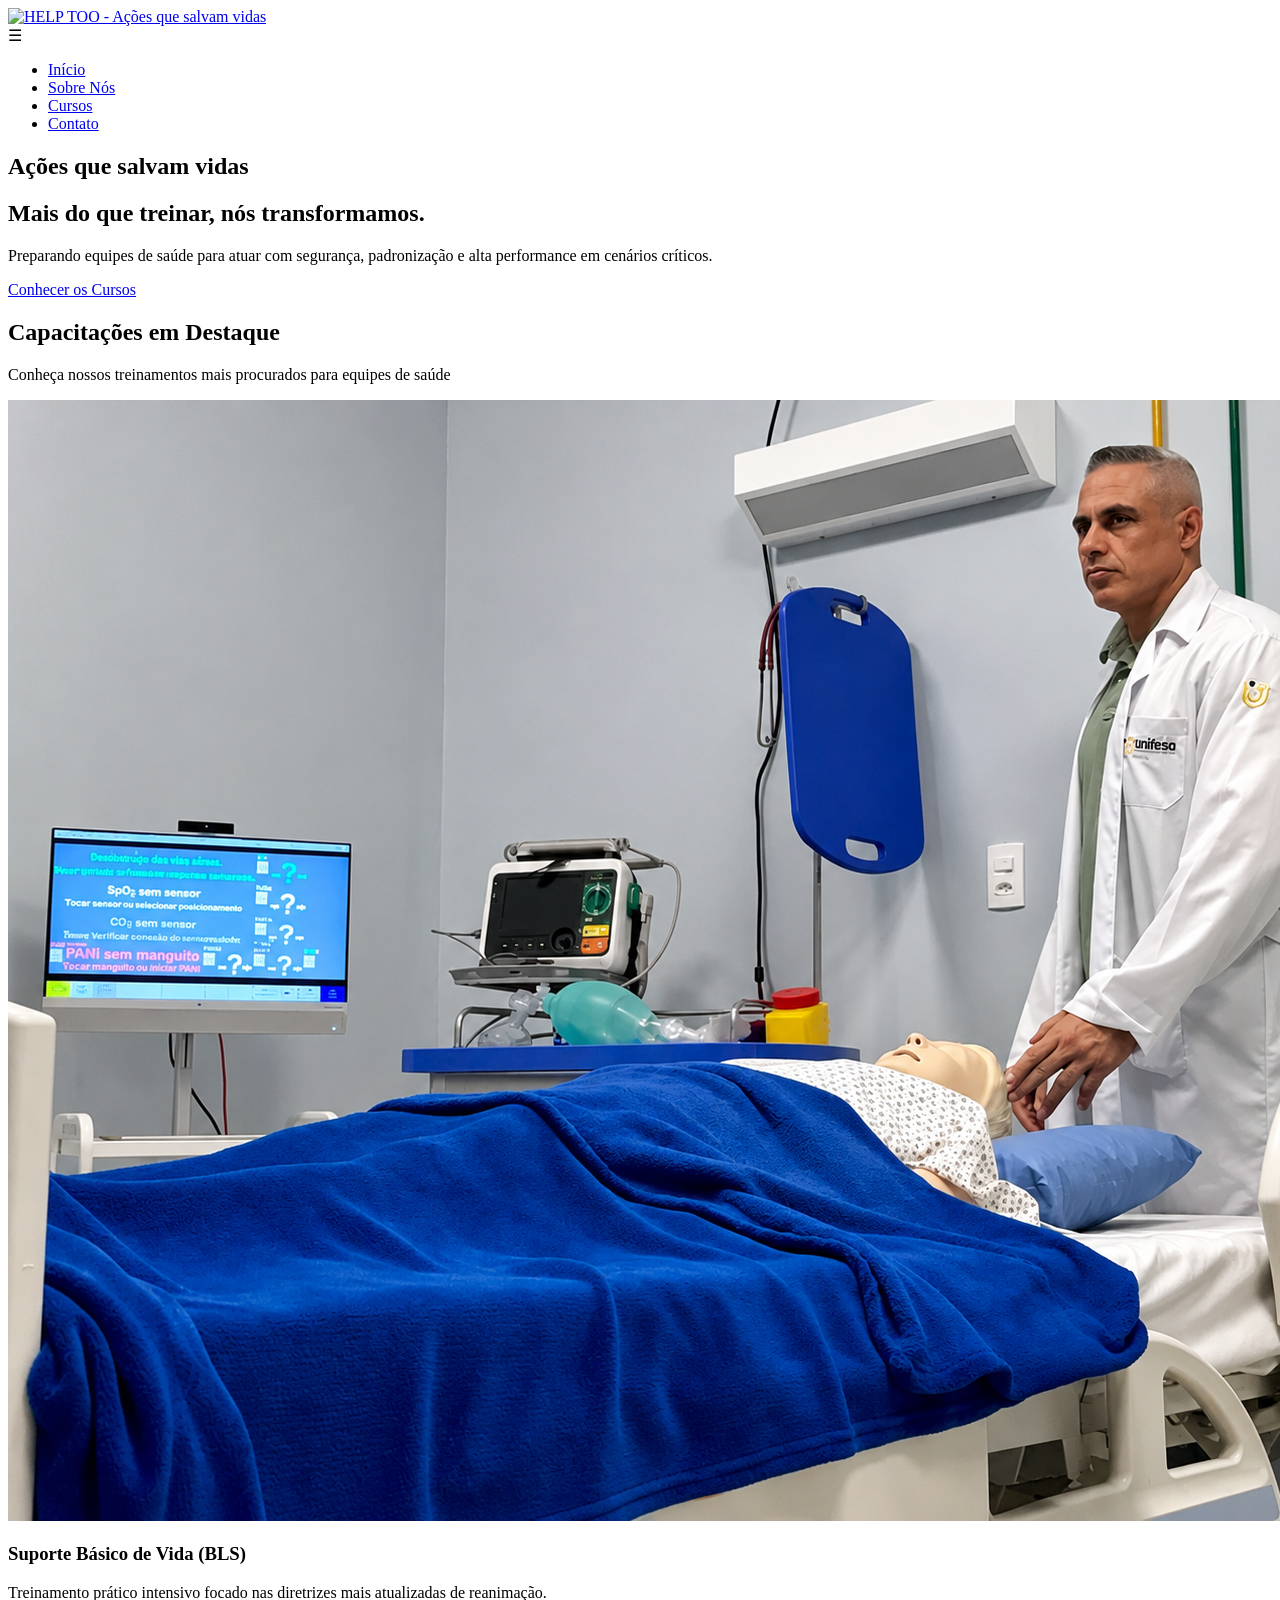
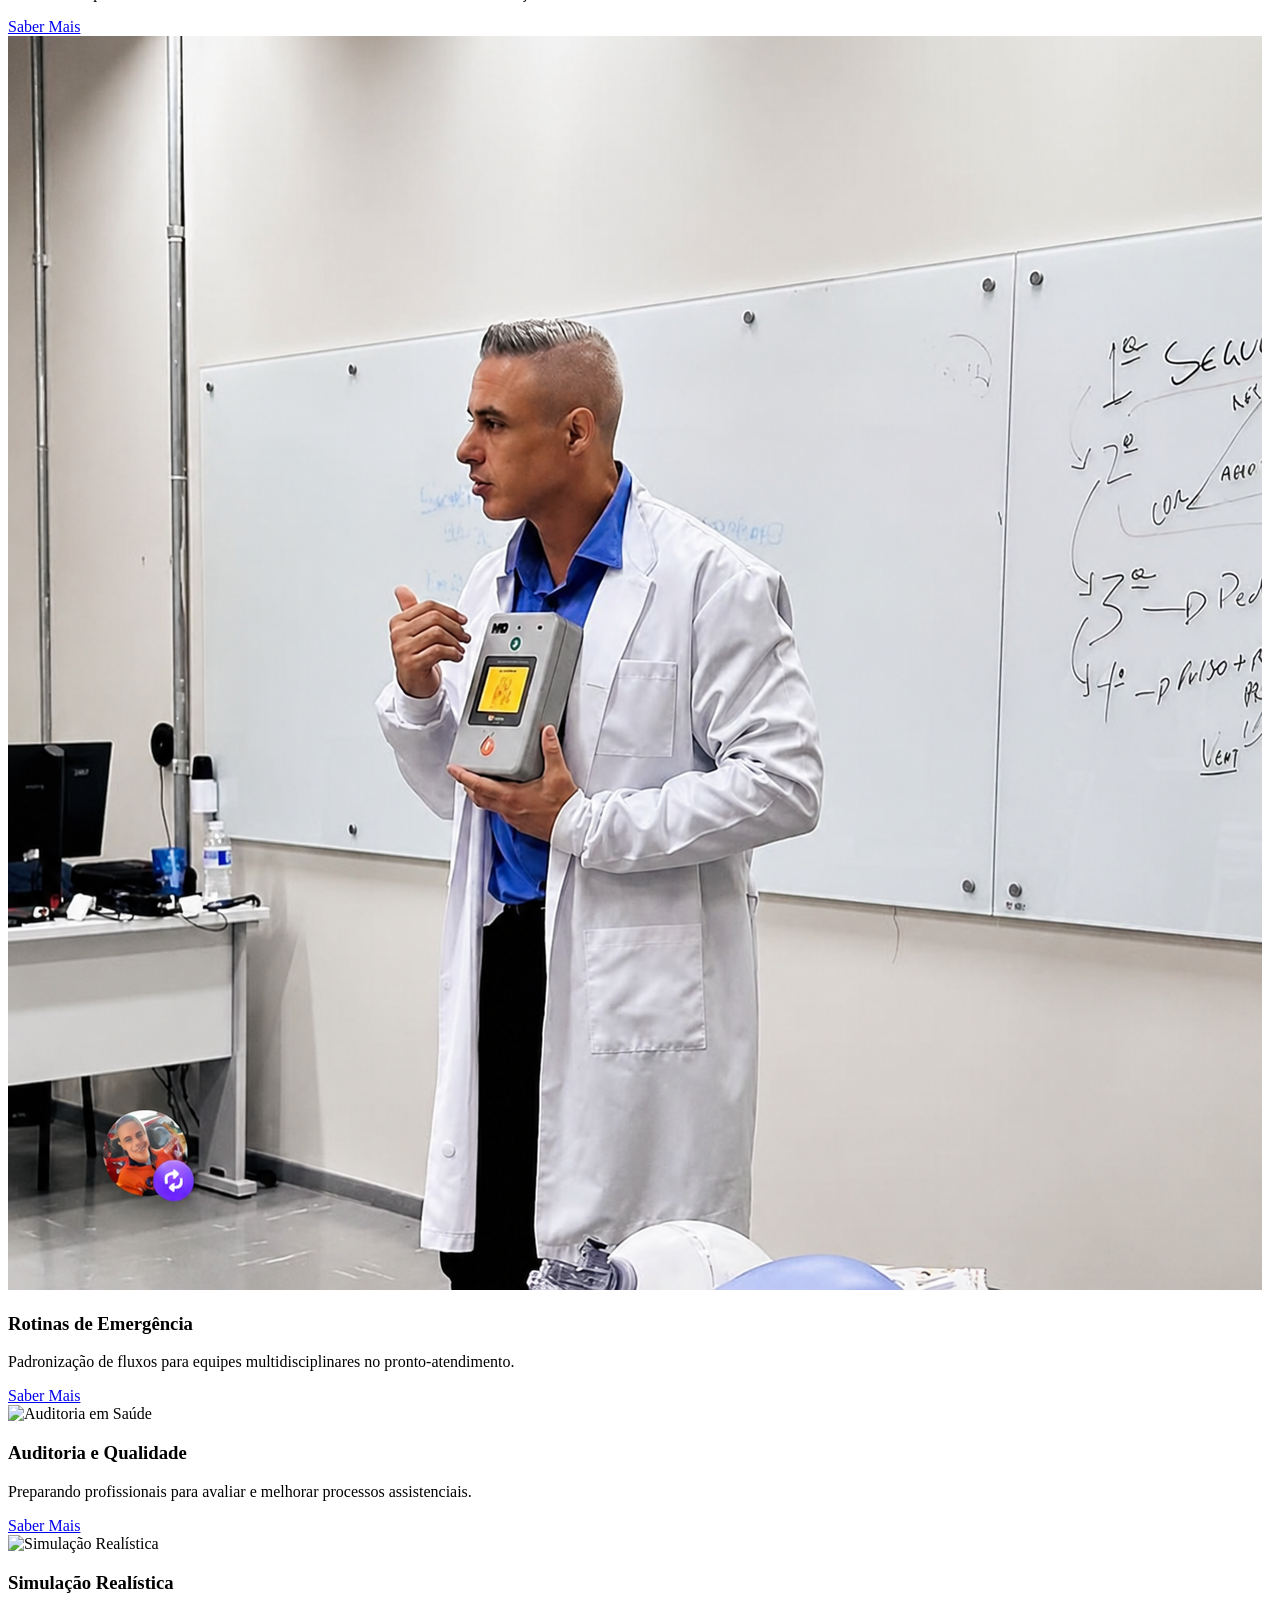
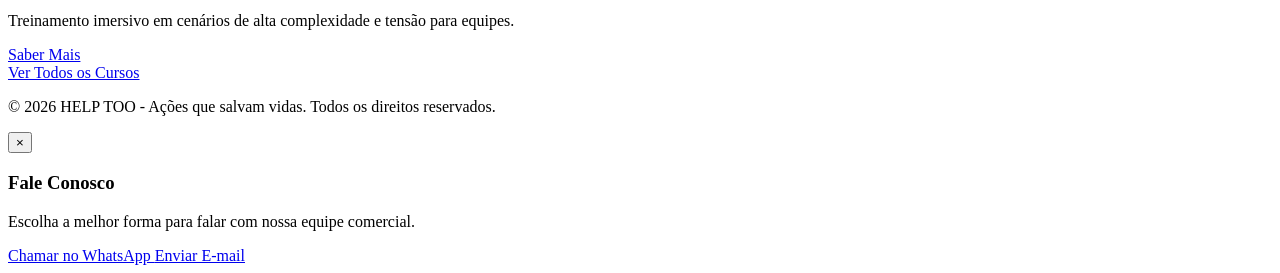
==== index.html @ 59085474 "estruturando html e assets" ====
<!DOCTYPE html>
<html lang="pt-BR">
<head>
    <meta charset="UTF-8">
    <meta name="viewport" content="width=device-width, initial-scale=1.0">
    <title>HELP TOO | Ações que salvam vidas</title>
    
    <link rel="icon" type="image/png" href="assets/img/image_8a6c3b.png">
    
    <link rel="preconnect" href="https://fonts.googleapis.com">
    <link rel="preconnect" href="https://fonts.gstatic.com" crossorigin>
    <link href="https://fonts.googleapis.com/css2?family=Inter:wght@400;600;800&display=swap" rel="stylesheet">
    
    <link rel="stylesheet" href="assets/css/style.css">
</head>
<body>

    <header>
        <nav class="navbar">
            <a href="index.html" class="brand">
                <img src="assets/img/image_8a6c21.jpg" alt="HELP TOO - Ações que salvam vidas" class="logo-principal">
            </a>
            
            <div class="menu-hamburguer" id="menu-mobile">
                <span>☰</span>
            </div>
            
            <ul class="nav-links" id="nav-list">
                <li><a href="index.html" class="active">Início</a></li>
                <li><a href="sobre.html">Sobre Nós</a></li>
                <li><a href="cursos.html">Cursos</a></li>
                <li><a href="#" id="btn-contato-nav">Contato</a></li>
            </ul>
        </nav>
    </header>

    <main>
        <section class="hero-banner" id="inicio">
            <div class="hero-content">
                <h1>Ações que <span>salvam vidas</span></h1>
                <h2>Mais do que treinar, nós transformamos.</h2>
                <p>Preparando equipes de saúde para atuar com segurança, padronização e alta performance em cenários críticos.</p>
                <a href="#destaques" class="btn-primario">Conhecer os Cursos</a>
            </div>
        </section>

        <section class="cursos-vitrine" id="destaques">
            <div class="container">
                <div class="cabecalho-secao">
                    <h2>Capacitações em <span>Destaque</span></h2>
                    <p>Conheça nossos treinamentos mais procurados para equipes de saúde</p>
                </div>
                
                <div class="grid-cursos">
                    <article class="card-curso">
                        <img src="assets/cursos1.png" alt="Treinamento BLS" class="img-curso">
                        <div class="card-conteudo">
                            <h3>Suporte Básico de Vida (BLS)</h3>
                            <p>Treinamento prático intensivo focado nas diretrizes mais atualizadas de reanimação.</p>
                            <a href="cursos.html" class="btn-secundario">Saber Mais</a>
                        </div>
                    </article>

                    <article class="card-curso">
                        <img src="assets/cursos2.png" alt="Gestão de Emergência" class="img-curso">
                        <div class="card-conteudo">
                            <h3>Rotinas de Emergência</h3>
                            <p>Padronização de fluxos para equipes multidisciplinares no pronto-atendimento.</p>
                            <a href="cursos.html" class="btn-secundario">Saber Mais</a>
                        </div>
                    </article>

                    <article class="card-curso">
                        <img src="https://images.unsplash.com/photo-1581056771107-24ca5f033842?ixlib=rb-4.0.3&auto=format&fit=crop&w=600&q=80" alt="Auditoria em Saúde" class="img-curso">
                        <div class="card-conteudo">
                            <h3>Auditoria e Qualidade</h3>
                            <p>Preparando profissionais para avaliar e melhorar processos assistenciais.</p>
                            <a href="cursos.html" class="btn-secundario">Saber Mais</a>
                        </div>
                    </article>

                    <article class="card-curso">
                        <img src="https://images.unsplash.com/photo-1551076805-e1869033e561?ixlib=rb-4.0.3&auto=format&fit=crop&w=600&q=80" alt="Simulação Realística" class="img-curso">
                        <div class="card-conteudo">
                            <h3>Simulação Realística</h3>
                            <p>Treinamento imersivo em cenários de alta complexidade e tensão para equipes.</p>
                            <a href="cursos.html" class="btn-secundario">Saber Mais</a>
                        </div>
                    </article>
                </div>

                <div class="acoes-vitrine">
                    <a href="cursos.html" class="btn-outline">Ver Todos os Cursos</a>
                </div>
            </div>
        </section>
    </main>

    <footer>
        <div class="container-footer">
            <p>&copy; 2026 HELP TOO - Ações que salvam vidas. Todos os direitos reservados.</p>
        </div>
    </footer>

    <div class="modal" id="modal-contato">
        <div class="modal-box">
            <button class="btn-fechar" id="fechar-modal">&times;</button>
            <h3>Fale Conosco</h3>
            <p>Escolha a melhor forma para falar com nossa equipe comercial.</p>
            
            <div class="opcoes-contato">
                <a href="https://wa.me/5511999999999" target="_blank" class="btn-whatsapp">
                    Chamar no WhatsApp
                </a>
                <a href="mailto:contato@helptoo.com.br" class="btn-email">
                    Enviar E-mail
                </a>
            </div>
        </div>
    </div>

    <script src="assets/js/main.js"></script>
</body>
</html>
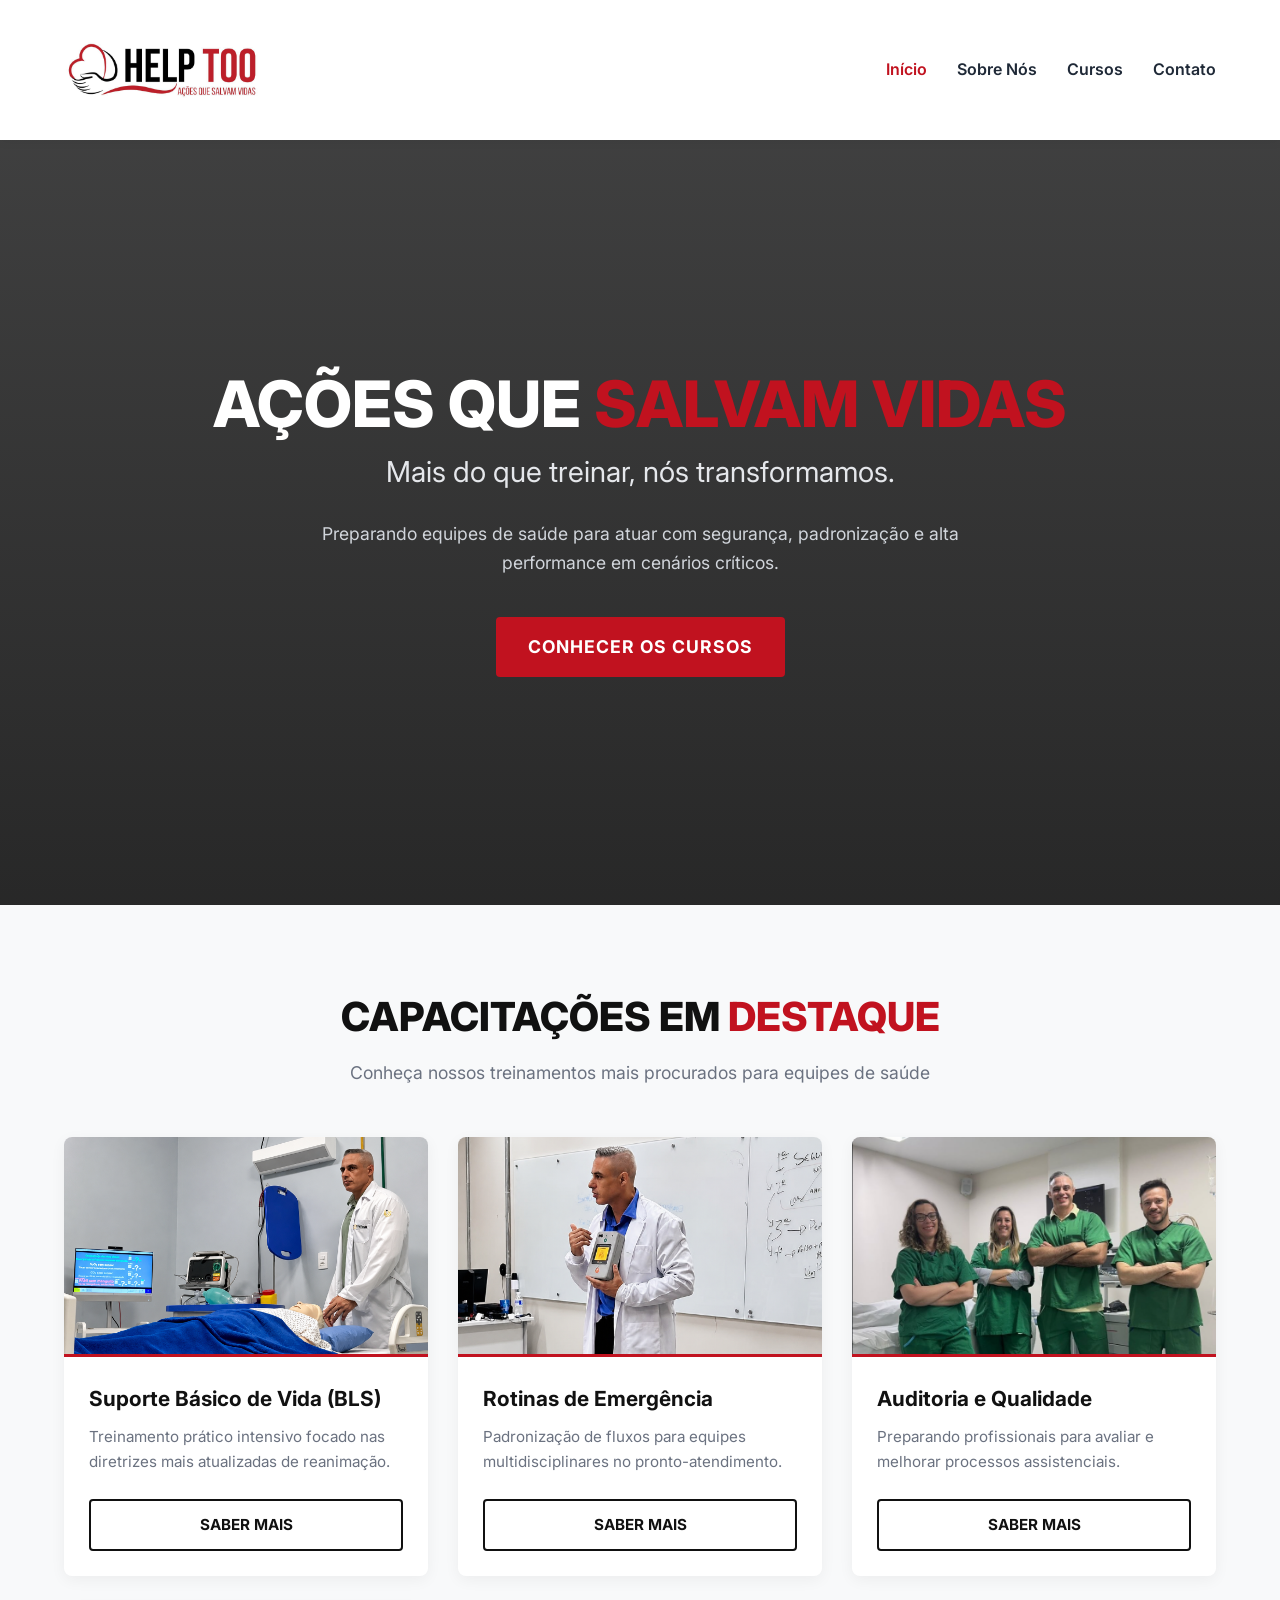
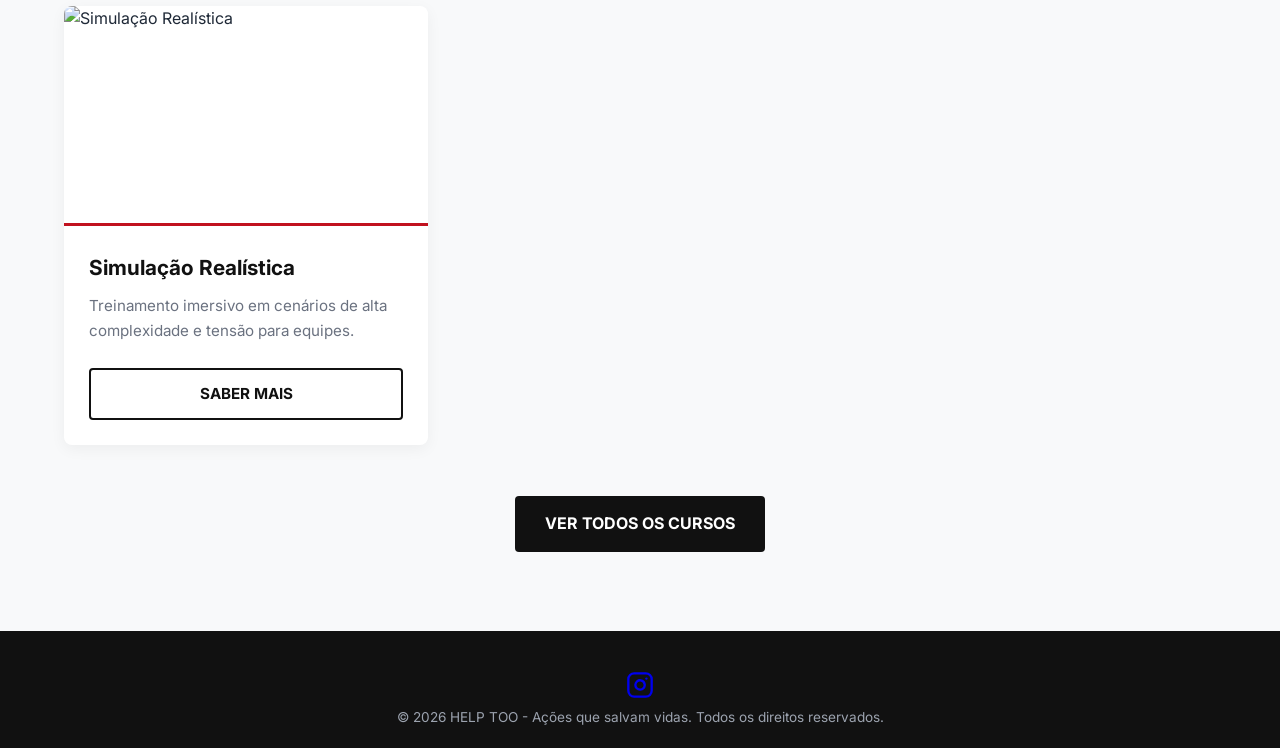
==== commit f0e160d4: "troca de link com mensagem para WhatsApp" ====
--- a/index.html
+++ b/index.html
@@ -5,7 +5,7 @@
     <meta name="viewport" content="width=device-width, initial-scale=1.0">
     <title>HELP TOO | Ações que salvam vidas</title>
     
-    <link rel="icon" type="image/png" href="assets/img/image_8a6c3b.png">
+    <link rel="icon" type="image/jpeg" href="assets/img/logohelptoo.jpeg">
     
     <link rel="preconnect" href="https://fonts.googleapis.com">
     <link rel="preconnect" href="https://fonts.gstatic.com" crossorigin>
@@ -18,7 +18,7 @@
     <header>
         <nav class="navbar">
             <a href="index.html" class="brand">
-                <img src="assets/img/image_8a6c21.jpg" alt="HELP TOO - Ações que salvam vidas" class="logo-principal">
+                <img src="assets/img/logohelptoo.jpeg" alt="HELP TOO - Ações que salvam vidas" class="logo-principal">
             </a>
             
             <div class="menu-hamburguer" id="menu-mobile">
@@ -36,7 +36,8 @@
 
     <main>
         <section class="hero-banner" id="inicio">
-            <div class="hero-content">
+            <!-- Adicionada a animação no texto principal do banner -->
+            <div class="hero-content animar-scroll">
                 <h1>Ações que <span>salvam vidas</span></h1>
                 <h2>Mais do que treinar, nós transformamos.</h2>
                 <p>Preparando equipes de saúde para atuar com segurança, padronização e alta performance em cenários críticos.</p>
@@ -46,14 +47,16 @@
 
         <section class="cursos-vitrine" id="destaques">
             <div class="container">
-                <div class="cabecalho-secao">
+                <!-- Animação no título da seção -->
+                <div class="cabecalho-secao animar-scroll">
                     <h2>Capacitações em <span>Destaque</span></h2>
                     <p>Conheça nossos treinamentos mais procurados para equipes de saúde</p>
                 </div>
                 
                 <div class="grid-cursos">
-                    <article class="card-curso">
-                        <img src="assets/cursos1.png" alt="Treinamento BLS" class="img-curso">
+                    <!-- Cards com efeito cascata (atraso-1 até atraso-4) -->
+                    <article class="card-curso animar-scroll atraso-1">
+                        <img src="assets/img/cursos1.png" alt="Treinamento BLS" class="img-curso" style="object-position: top;">
                         <div class="card-conteudo">
                             <h3>Suporte Básico de Vida (BLS)</h3>
                             <p>Treinamento prático intensivo focado nas diretrizes mais atualizadas de reanimação.</p>
@@ -61,8 +64,8 @@
                         </div>
                     </article>
 
-                    <article class="card-curso">
-                        <img src="assets/cursos2.png" alt="Gestão de Emergência" class="img-curso">
+                    <article class="card-curso animar-scroll atraso-2">
+                        <img src="assets/img/cursos2.png" alt="Gestão de Emergência" class="img-curso">
                         <div class="card-conteudo">
                             <h3>Rotinas de Emergência</h3>
                             <p>Padronização de fluxos para equipes multidisciplinares no pronto-atendimento.</p>
@@ -70,8 +73,8 @@
                         </div>
                     </article>
 
-                    <article class="card-curso">
-                        <img src="https://images.unsplash.com/photo-1581056771107-24ca5f033842?ixlib=rb-4.0.3&auto=format&fit=crop&w=600&q=80" alt="Auditoria em Saúde" class="img-curso">
+                    <article class="card-curso animar-scroll atraso-3">
+                        <img src="assets/img/cursos3.png" alt="Auditoria em Saúde" class="img-curso" style="object-position: top;">
                         <div class="card-conteudo">
                             <h3>Auditoria e Qualidade</h3>
                             <p>Preparando profissionais para avaliar e melhorar processos assistenciais.</p>
@@ -79,7 +82,7 @@
                         </div>
                     </article>
 
-                    <article class="card-curso">
+                    <article class="card-curso animar-scroll atraso-4">
                         <img src="https://images.unsplash.com/photo-1551076805-e1869033e561?ixlib=rb-4.0.3&auto=format&fit=crop&w=600&q=80" alt="Simulação Realística" class="img-curso">
                         <div class="card-conteudo">
                             <h3>Simulação Realística</h3>
@@ -89,7 +92,8 @@
                     </article>
                 </div>
 
-                <div class="acoes-vitrine">
+                <!-- Animação no botão inferior -->
+                <div class="acoes-vitrine animar-scroll">
                     <a href="cursos.html" class="btn-outline">Ver Todos os Cursos</a>
                 </div>
             </div>
@@ -98,6 +102,15 @@
 
     <footer>
         <div class="container-footer">
+            <div class="redes-sociais">
+                <a href="https://www.instagram.com/antonio_cesario_neto/" target="_blank" aria-label="Instagram HELP TOO">
+                    <svg xmlns="http://www.w3.org/2000/svg" width="28" height="28" viewBox="0 0 24 24" fill="none" stroke="currentColor" stroke-width="2" stroke-linecap="round" stroke-linejoin="round" class="icone-insta">
+                        <rect x="2" y="2" width="20" height="20" rx="5" ry="5"></rect>
+                        <path d="M16 11.37A4 4 0 1 1 12.63 8 4 4 0 0 1 16 11.37z"></path>
+                        <line x1="17.5" y1="6.5" x2="17.51" y2="6.5"></line>
+                    </svg>
+                </a>
+            </div>
             <p>&copy; 2026 HELP TOO - Ações que salvam vidas. Todos os direitos reservados.</p>
         </div>
     </footer>
@@ -109,7 +122,7 @@
             <p>Escolha a melhor forma para falar com nossa equipe comercial.</p>
             
             <div class="opcoes-contato">
-                <a href="https://wa.me/5511999999999" target="_blank" class="btn-whatsapp">
+                <a href="https://api.whatsapp.com/send?phone=5515996499607&text=Ol%C3%A1!%20Gostaria%20de%20saber%20mais%20sobre%20os%20treinamentos%20da%20HELP%20TOO.%22%20target=%22_blank%22%20class=%22btn-whatsapp%22" target="_blank" class="btn-whatsapp">
                     Chamar no WhatsApp
                 </a>
                 <a href="mailto:contato@helptoo.com.br" class="btn-email">
--- a/assets/css/style.css
+++ b/assets/css/style.css
@@ -0,0 +1,576 @@
+/* =========================================
+   VARIÁVEIS GERAIS (Paleta de Cores da HELP TOO)
+   ========================================= */
+:root {
+    --primary: #111111; /* Preto escuro do logo */
+    --secondary: #C1121F; /* Vermelho sangue/emergência */
+    --accent: #A10F19; /* Vermelho escuro pro hover do botão */
+    --light: #F8F9FA; /* Fundo claro quase branco */
+    --dark: #1F2937; /* Cinza escuro para textos longos */
+    --text-muted: #6B7280; /* Cinza claro para subtítulos */
+}
+
+/* =========================================
+   RESET BÁSICO
+   ========================================= */
+* {
+    margin: 0;
+    padding: 0;
+    box-sizing: border-box;
+    font-family: 'Inter', sans-serif;
+}
+
+html {
+    scroll-behavior: smooth; /* Pra rolagem ficar suave quando clicar nos links */
+}
+
+body {
+    background-color: var(--light);
+    color: var(--dark);
+    line-height: 1.6;
+}
+
+/* =========================================
+   CABEÇALHO E NAVEGAÇÃO (HEADER / NAV)
+   ========================================= */
+header {
+    background: #ffffff;
+    box-shadow: 0 2px 10px rgba(0,0,0,0.05);
+    position: sticky; /* Pro menu acompanhar a rolagem da tela */
+    top: 0;
+    z-index: 100;
+}
+
+.navbar {
+    display: flex;
+    justify-content: space-between;
+    align-items: center;
+    padding: 15px 5%;
+    max-width: 1400px;
+    margin: 0 auto; /* Centraliza a barra em telas muito grandes */
+}
+
+.brand {
+    display: flex;
+    align-items: center;
+    text-decoration: none;
+}
+
+.logo-principal {
+    height: 110px;
+    width: auto;
+}
+
+.nav-links {
+    list-style: none;
+    display: flex;
+    gap: 30px;
+    align-items: center;
+}
+
+.nav-links a {
+    text-decoration: none;
+    color: var(--dark);
+    font-weight: 600;
+    transition: color 0.3s ease; /* Efeito suave ao passar o mouse */
+    cursor: pointer;
+}
+
+.nav-links a:hover,
+.nav-links a.active {
+    color: var(--secondary);
+}
+
+.menu-hamburguer {
+    display: none; /* Escondido no PC, aparece só no celular */
+    font-size: 28px;
+    cursor: pointer;
+    color: var(--primary);
+}
+
+/* =========================================
+   BANNER PRINCIPAL (HERO SECTION - INDEX)
+   ========================================= */
+.hero-banner {
+    height: 85vh;
+    /* Fundo escurecido pra dar leitura no texto branco da imagem */
+    background: linear-gradient(rgba(17, 17, 17, 0.8), rgba(17, 17, 17, 0.9)), url('https://images.unsplash.com/photo-1551076805-e1869033e561?ixlib=rb-4.0.3&auto=format&fit=crop&w=1920&q=80') center/cover;
+    display: flex;
+    flex-direction: column;
+    justify-content: center;
+    align-items: center;
+    text-align: center;
+    color: #ffffff;
+    padding: 0 20px;
+}
+
+.hero-content {
+    max-width: 900px;
+}
+
+.hero-banner h1 {
+    font-size: 4rem;
+    margin-bottom: 10px;
+    line-height: 1.1;
+    font-weight: 800;
+    text-transform: uppercase;
+}
+
+.hero-banner h1 span {
+    color: var(--secondary);
+}
+
+.hero-banner h2 {
+    font-size: 1.8rem;
+    margin-bottom: 25px;
+    font-weight: 400;
+    color: #E5E7EB;
+}
+
+.hero-banner p {
+    font-size: 1.1rem;
+    margin-bottom: 40px;
+    max-width: 700px;
+    margin-left: auto;
+    margin-right: auto;
+    color: #D1D5DB;
+}
+
+/* =========================================
+   BOTÕES GERAIS
+   ========================================= */
+.btn-primario {
+    padding: 16px 32px;
+    background: var(--secondary);
+    color: #ffffff;
+    text-decoration: none;
+    font-weight: bold;
+    border-radius: 4px;
+    font-size: 1.1rem;
+    transition: all 0.3s ease;
+    border: none;
+    cursor: pointer;
+    display: inline-block;
+    text-transform: uppercase;
+    letter-spacing: 1px;
+}
+
+.btn-primario:hover {
+    background: var(--accent);
+    transform: translateY(-2px); /* Animação de levantar um pouquinho */
+    box-shadow: 0 4px 12px rgba(193, 18, 31, 0.3);
+}
+
+.btn-secundario {
+    margin-top: auto; /* Empurra o botão pro fundo do card */
+    padding: 12px 20px;
+    font-size: 0.95rem;
+    text-align: center;
+    background: transparent;
+    border: 2px solid var(--primary);
+    color: var(--primary);
+    text-transform: uppercase;
+    font-weight: bold;
+    border-radius: 4px;
+    text-decoration: none;
+    transition: 0.3s;
+}
+
+.btn-secundario:hover {
+    background: var(--primary);
+    color: #ffffff;
+}
+
+.btn-outline {
+    background: var(--primary);
+    color: #ffffff;
+    padding: 15px 30px;
+    text-decoration: none;
+    font-weight: bold;
+    border-radius: 4px;
+    text-transform: uppercase;
+    transition: 0.3s;
+    display: inline-block;
+}
+
+.btn-outline:hover {
+    background: var(--dark);
+    transform: translateY(-2px);
+}
+
+/* =========================================
+   SEÇÕES PADRÃO E VITRINE DE CURSOS
+   ========================================= */
+section {
+    padding: 80px 5%; /* Respiro em cima/baixo e margem dos lados */
+}
+
+.container {
+    max-width: 1200px;
+    margin: 0 auto;
+}
+
+.cabecalho-secao {
+    text-align: center;
+    margin-bottom: 50px;
+}
+
+.cabecalho-secao h2 {
+    color: var(--primary);
+    font-size: 2.5rem;
+    margin-bottom: 10px;
+    font-weight: 800;
+    text-transform: uppercase;
+}
+
+.cabecalho-secao span {
+    color: var(--secondary);
+}
+
+.cabecalho-secao p {
+    color: var(--text-muted);
+    font-size: 1.1rem;
+}
+
+/* O CSS Grid pra deixar os 4 cards perfeitos lado a lado */
+.grid-cursos {
+    display: grid;
+    grid-template-columns: repeat(auto-fit, minmax(280px, 1fr));
+    gap: 30px;
+}
+
+.card-curso {
+    background: #ffffff;
+    border-radius: 8px;
+    overflow: hidden;
+    box-shadow: 0 4px 15px rgba(0,0,0,0.05);
+    transition: transform 0.3s, box-shadow 0.3s;
+    display: flex;
+    flex-direction: column;
+}
+
+.card-curso:hover {
+    transform: translateY(-5px);
+    box-shadow: 0 8px 25px rgba(0,0,0,0.1);
+}
+
+.img-curso {
+    width: 100%;
+    height: 220px;
+    object-fit: cover; /* Esse é o segredo pras fotos não esticarem */
+    border-bottom: 3px solid var(--secondary);
+}
+
+.card-conteudo {
+    padding: 25px;
+    display: flex;
+    flex-direction: column;
+    flex-grow: 1; /* Faz o conteúdo ocupar todo o espaço restante do card */
+}
+
+.card-conteudo h3 {
+    color: var(--primary);
+    margin-bottom: 10px;
+    font-size: 1.3rem;
+    font-weight: 700;
+}
+
+.card-conteudo p {
+    color: var(--text-muted);
+    margin-bottom: 25px;
+    font-size: 0.95rem;
+    flex-grow: 1;
+}
+
+.acoes-vitrine {
+    text-align: center;
+    margin-top: 50px;
+}
+
+/* =========================================
+   RODAPÉ (FOOTER)
+   ========================================= */
+footer {
+    background: var(--primary);
+    color: #ffffff;
+    text-align: center;
+    padding: 40px 5% 20px;
+}
+
+.container-footer p {
+    font-size: 0.85rem;
+    color: #9CA3AF;
+}
+
+/* =========================================
+   JANELINHA DE CONTATO (MODAL)
+   ========================================= */
+.modal {
+    position: fixed;
+    top: 0;
+    left: 0;
+    width: 100%;
+    height: 100%;
+    background: rgba(0, 0, 0, 0.7); /* Fundo escuro transparente */
+    backdrop-filter: blur(3px); /* Deixa o fundo borrado, fica bem moderno */
+    display: flex;
+    justify-content: center;
+    align-items: center;
+    z-index: 1000; /* Fica por cima de tudo no site */
+    opacity: 0;
+    visibility: hidden;
+    transition: all 0.3s ease;
+}
+
+/* Essa classe '.active' é ativada pelo nosso main.js */
+.modal.active {
+    opacity: 1;
+    visibility: visible;
+}
+
+.modal-box {
+    background: #ffffff;
+    width: 90%;
+    max-width: 450px;
+    padding: 40px;
+    border-radius: 8px;
+    position: relative;
+    transform: translateY(-20px);
+    transition: all 0.3s ease;
+    box-shadow: 0 20px 40px rgba(0,0,0,0.2);
+    text-align: center;
+}
+
+.modal.active .modal-box {
+    transform: translateY(0);
+}
+
+.btn-fechar {
+    position: absolute;
+    top: 15px;
+    right: 20px;
+    font-size: 28px;
+    font-weight: bold;
+    color: #9CA3AF;
+    cursor: pointer;
+    background: none;
+    border: none;
+    transition: 0.3s;
+}
+
+.btn-fechar:hover {
+    color: var(--secondary);
+}
+
+.modal-box h3 {
+    color: var(--primary);
+    font-size: 1.8rem;
+    margin-bottom: 10px;
+    font-weight: 800;
+    text-transform: uppercase;
+}
+
+.modal-box p {
+    color: var(--text-muted);
+    margin-bottom: 30px;
+}
+
+.opcoes-contato a {
+    display: flex;
+    align-items: center;
+    justify-content: center;
+    gap: 10px;
+    width: 100%;
+    padding: 15px;
+    margin-bottom: 15px;
+    border-radius: 6px;
+    text-decoration: none;
+    font-weight: bold;
+    font-size: 1.1rem;
+    transition: 0.3s;
+}
+
+.btn-whatsapp {
+    background: #25D366;
+    color: #ffffff;
+}
+
+.btn-whatsapp:hover {
+    background: #1EBE5D;
+    transform: scale(1.02);
+}
+
+.btn-email {
+    background: var(--primary);
+    color: #ffffff;
+}
+
+.btn-email:hover {
+    background: var(--dark);
+    transform: scale(1.02);
+}
+
+/* =========================================
+   PÁGINA: SOBRE NÓS (Estilos extras)
+   ========================================= */
+.logo-principal {
+    height: 110px;
+    width: auto;
+}
+
+.hero-interna {
+    background: var(--primary);
+    color: white;
+    padding: 60px 5%;
+    text-align: center;
+}
+
+.hero-interna h1 {
+    font-size: 3rem;
+    text-transform: uppercase;
+    font-weight: 800;
+}
+
+.hero-interna h1 span {
+    color: var(--secondary);
+}
+
+.sobre-grid {
+    display: flex;
+    flex-direction: column;
+    gap: 40px;
+}
+
+.sobre-texto h2 {
+    color: var(--primary);
+    font-size: 2rem;
+    margin-bottom: 20px;
+    text-transform: uppercase;
+}
+
+.sobre-texto h2 span {
+    color: var(--secondary);
+}
+
+.sobre-texto p {
+    margin-bottom: 30px;
+    font-size: 1.1rem;
+    color: var(--dark);
+}
+
+.missao-visao {
+    display: grid;
+    grid-template-columns: repeat(auto-fit, minmax(250px, 1fr));
+    gap: 30px;
+    margin-top: 30px;
+}
+
+.box-mv {
+    background: #ffffff; /* Fundo branco para destacar do site */
+    padding: 30px;
+    border-radius: 8px;
+    border-left: 4px solid var(--secondary);
+    box-shadow: 0 4px 15px rgba(0,0,0,0.05); /* Sombra igual a dos cards para manter o padrão */
+}
+
+.box-mv h3 {
+    color: var(--primary);
+    margin-bottom: 10px;
+    text-transform: uppercase;
+}
+
+.lista-objetivos {
+    list-style: none;
+    max-width: 800px;
+    margin: 0 auto;
+}
+
+.lista-objetivos li {
+    background: white;
+    padding: 15px 20px;
+    margin-bottom: 10px;
+    border-radius: 4px;
+    box-shadow: 0 2px 5px rgba(0,0,0,0.05);
+    border-left: 3px solid var(--secondary); /* Um detalhe em vermelho na lateral da lista */
+    color: var(--dark);
+    font-weight: 600;
+}
+
+/* Fundo da seção de valores */
+.valores-secao {
+    background-color: var(--light);
+}
+
+/* Estilização específica para os cards de Valores (para não conflitar com os cursos) */
+.card-valor {
+    padding: 30px;
+    border-bottom: 3px solid var(--secondary);
+    justify-content: flex-start;
+}
+
+.card-valor h3 {
+    color: var(--primary);
+    margin-bottom: 10px;
+}
+
+.card-valor p {
+    color: var(--text-muted);
+}
+/* =========================================
+   RESPONSIVIDADE (TELA DE CELULAR)
+   ========================================= */
+@media (max-width: 768px) {
+    .nav-links {
+        display: none;
+        flex-direction: column;
+        position: absolute;
+        top: 100%;
+        left: 0;
+        width: 100%;
+        background: #ffffff;
+        padding: 20px 0;
+        text-align: center;
+        box-shadow: 0 5px 10px rgba(0,0,0,0.1);
+    }
+    
+    .nav-links.active {
+        display: flex; /* O JS ativa essa classe pra mostrar o menu vertical no cel */
+    }
+    
+    .menu-hamburguer {
+        display: block; /* Mostra o ícone ☰ no celular */
+    }
+    
+    .hero-banner h1, .hero-interna h1 {
+        font-size: 2.5rem;
+    }
+    
+    .hero-banner h2 {
+        font-size: 1.3rem;
+    }
+    
+    .logo-principal {
+        height: 40px;
+    }
+}
+
+/* =========================================
+   ANIMAÇÕES DE SCROLL
+   ========================================= */
+.animar-scroll {
+    opacity: 0;
+    transform: translateY(40px); /* Começa 40px mais pra baixo */
+    transition: opacity 0.8s ease-out, transform 0.8s ease-out;
+    will-change: opacity, transform; /* Ajuda a não travar no celular */
+}
+
+.animar-scroll.mostrar {
+    opacity: 1;
+    transform: translateY(0); /* Volta pra posição normal */
+}
+
+/* Opcional: Um pequeno atraso para os cards aparecerem um por um (efeito cascata) */
+.atraso-1 { transition-delay: 0.1s; }
+.atraso-2 { transition-delay: 0.2s; }
+.atraso-3 { transition-delay: 0.3s; }
+.atraso-4 { transition-delay: 0.4s; }
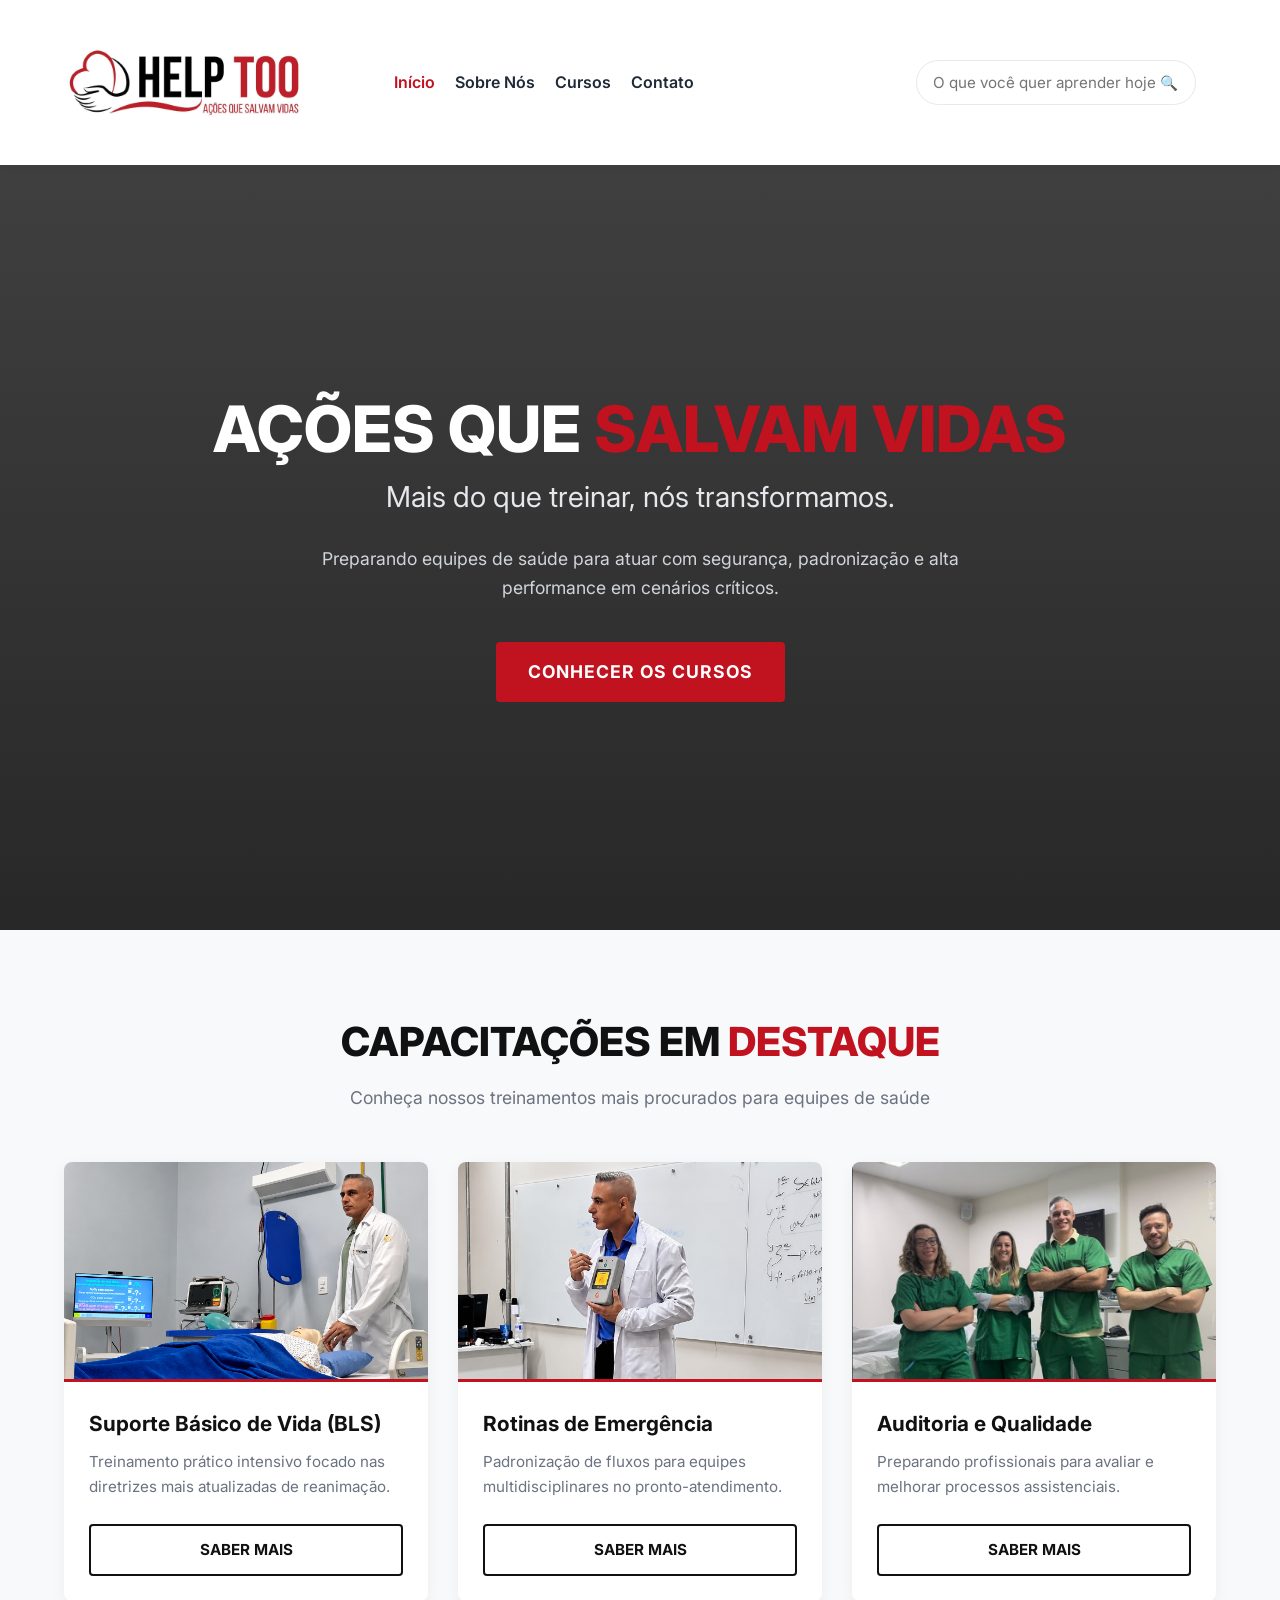
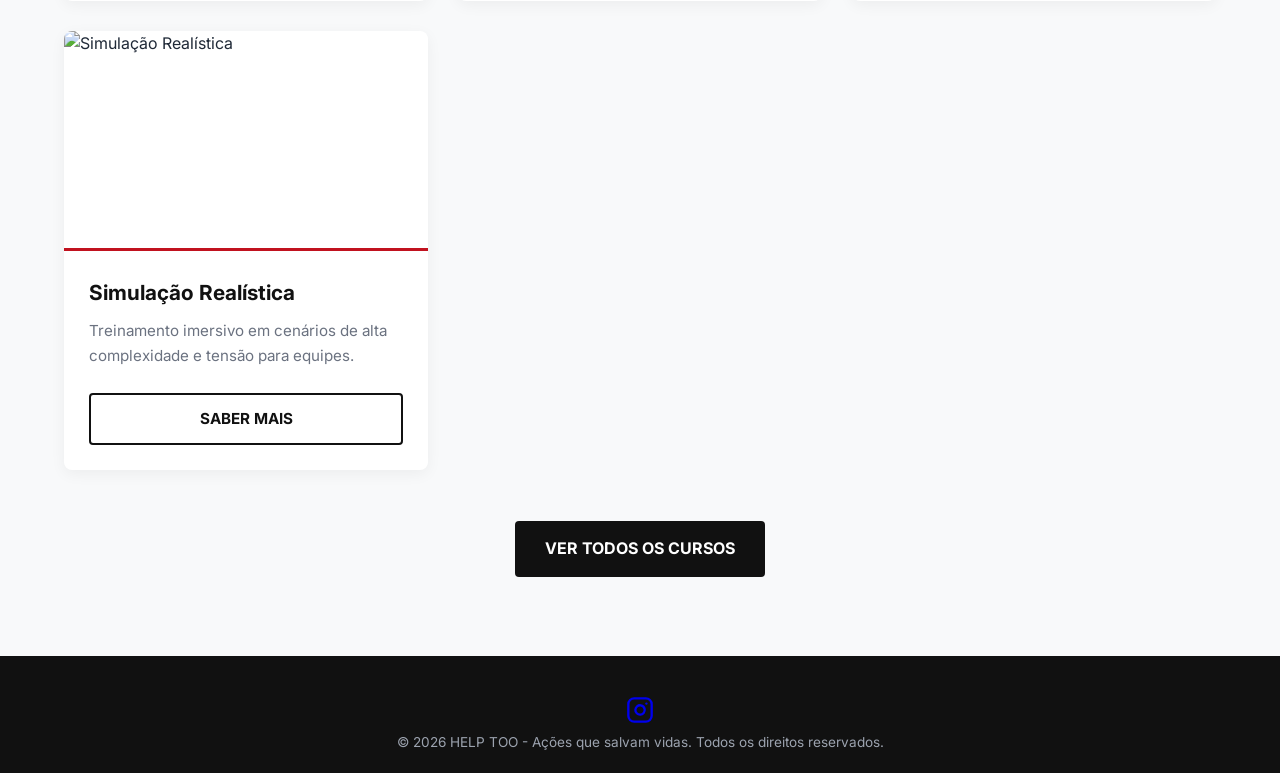
==== commit 822085f2: "barra de pesquisa" ====
--- a/index.html
+++ b/index.html
@@ -31,6 +31,11 @@
                 <li><a href="cursos.html">Cursos</a></li>
                 <li><a href="#" id="btn-contato-nav">Contato</a></li>
             </ul>
+
+            <div class="busca-container">
+                <input type="text" id="campo-busca" placeholder="O que você quer aprender hoje?">
+                <span class="icone-busca">🔍</span>
+            </div>
         </nav>
     </header>
 
@@ -122,8 +127,8 @@
             <p>Escolha a melhor forma para falar com nossa equipe comercial.</p>
             
             <div class="opcoes-contato">
-                <a href="https://api.whatsapp.com/send?phone=5515996499607&text=Ol%C3%A1!%20Gostaria%20de%20saber%20mais%20sobre%20os%20treinamentos%20da%20HELP%20TOO.%22%20target=%22_blank%22%20class=%22btn-whatsapp%22" target="_blank" class="btn-whatsapp">
-                    Chamar no WhatsApp
+                <a href="https://api.whatsapp.com/send?phone=5515996499607&text=Ol%C3%A1!%20Gostaria%20de%20saber%20mais%20sobre%20os%20treinamentos%20da%20HELP%20TOO." target="_blank" class="btn-whatsapp">
+                  Chamar no WhatsApp
                 </a>
                 <a href="mailto:contato@helptoo.com.br" class="btn-email">
                     Enviar E-mail
--- a/assets/css/style.css
+++ b/assets/css/style.css
@@ -21,7 +21,7 @@
 }
 
 html {
-    scroll-behavior: smooth; /* Pra rolagem ficar suave quando clicar nos links */
+    scroll-behavior: smooth;
 }
 
 body {
@@ -36,7 +36,7 @@
 header {
     background: #ffffff;
     box-shadow: 0 2px 10px rgba(0,0,0,0.05);
-    position: sticky; /* Pro menu acompanhar a rolagem da tela */
+    position: sticky;
     top: 0;
     z-index: 100;
 }
@@ -47,7 +47,8 @@
     align-items: center;
     padding: 15px 5%;
     max-width: 1400px;
-    margin: 0 auto; /* Centraliza a barra em telas muito grandes */
+    margin: 0 auto;
+    gap: 40px;
 }
 
 .brand {
@@ -57,22 +58,26 @@
 }
 
 .logo-principal {
-    height: 110px;
+    height: 135px; /* Tamanho aumentado no PC */
     width: auto;
+    display: block;
 }
 
 .nav-links {
+    margin-left: 50px;
+    display: flex;
+    gap: 20px;
     list-style: none;
-    display: flex;
-    gap: 30px;
-    align-items: center;
+    padding: 0;
+    margin-top: 0;
+    margin-bottom: 0;
 }
 
 .nav-links a {
     text-decoration: none;
     color: var(--dark);
     font-weight: 600;
-    transition: color 0.3s ease; /* Efeito suave ao passar o mouse */
+    transition: color 0.3s ease;
     cursor: pointer;
 }
 
@@ -82,18 +87,52 @@
 }
 
 .menu-hamburguer {
-    display: none; /* Escondido no PC, aparece só no celular */
+    display: none;
     font-size: 28px;
     cursor: pointer;
     color: var(--primary);
 }
 
+/* BARRA DE BUSCA NA NAVBAR */
+.busca-container {
+    position: relative;
+    max-width: 280px; 
+    width: 100%;
+    margin-left: auto; 
+    margin-right: 20px; 
+}
+
+#campo-busca {
+    width: 100%;
+    padding: 12px 40px 12px 16px;
+    border: 1px solid #E5E9F0;
+    border-radius: 25px;
+    font-size: 0.95rem;
+    outline: none;
+    transition: all 0.2s ease;
+    background-color: #FFFFFF;
+}
+
+#campo-busca:focus {
+    border-color: var(--primary);
+    box-shadow: 0 0 0 3px rgba(0, 92, 168, 0.1);
+}
+
+.icone-busca {
+    position: absolute;
+    right: 18px;
+    top: 50%;
+    transform: translateY(-50%);
+    font-size: 0.9rem;
+    color: #A0AEC0;
+    pointer-events: none;
+}
+
 /* =========================================
    BANNER PRINCIPAL (HERO SECTION - INDEX)
    ========================================= */
 .hero-banner {
     height: 85vh;
-    /* Fundo escurecido pra dar leitura no texto branco da imagem */
     background: linear-gradient(rgba(17, 17, 17, 0.8), rgba(17, 17, 17, 0.9)), url('https://images.unsplash.com/photo-1551076805-e1869033e561?ixlib=rb-4.0.3&auto=format&fit=crop&w=1920&q=80') center/cover;
     display: flex;
     flex-direction: column;
@@ -157,12 +196,12 @@
 
 .btn-primario:hover {
     background: var(--accent);
-    transform: translateY(-2px); /* Animação de levantar um pouquinho */
+    transform: translateY(-2px);
     box-shadow: 0 4px 12px rgba(193, 18, 31, 0.3);
 }
 
 .btn-secundario {
-    margin-top: auto; /* Empurra o botão pro fundo do card */
+    margin-top: auto;
     padding: 12px 20px;
     font-size: 0.95rem;
     text-align: center;
@@ -202,7 +241,7 @@
    SEÇÕES PADRÃO E VITRINE DE CURSOS
    ========================================= */
 section {
-    padding: 80px 5%; /* Respiro em cima/baixo e margem dos lados */
+    padding: 80px 5%;
 }
 
 .container {
@@ -232,10 +271,9 @@
     font-size: 1.1rem;
 }
 
-/* O CSS Grid pra deixar os 4 cards perfeitos lado a lado */
 .grid-cursos {
     display: grid;
-    grid-template-columns: repeat(auto-fit, minmax(280px, 1fr));
+    grid-template-columns: repeat(auto-fill, minmax(280px, 1fr)); /* Mudado para auto-fill */
     gap: 30px;
 }
 
@@ -257,7 +295,7 @@
 .img-curso {
     width: 100%;
     height: 220px;
-    object-fit: cover; /* Esse é o segredo pras fotos não esticarem */
+    object-fit: cover;
     border-bottom: 3px solid var(--secondary);
 }
 
@@ -265,7 +303,7 @@
     padding: 25px;
     display: flex;
     flex-direction: column;
-    flex-grow: 1; /* Faz o conteúdo ocupar todo o espaço restante do card */
+    flex-grow: 1;
 }
 
 .card-conteudo h3 {
@@ -311,18 +349,17 @@
     left: 0;
     width: 100%;
     height: 100%;
-    background: rgba(0, 0, 0, 0.7); /* Fundo escuro transparente */
-    backdrop-filter: blur(3px); /* Deixa o fundo borrado, fica bem moderno */
+    background: rgba(0, 0, 0, 0.7);
+    backdrop-filter: blur(3px);
     display: flex;
     justify-content: center;
     align-items: center;
-    z-index: 1000; /* Fica por cima de tudo no site */
+    z-index: 1000;
     opacity: 0;
     visibility: hidden;
     transition: all 0.3s ease;
 }
 
-/* Essa classe '.active' é ativada pelo nosso main.js */
 .modal.active {
     opacity: 1;
     visibility: visible;
@@ -413,11 +450,6 @@
 /* =========================================
    PÁGINA: SOBRE NÓS (Estilos extras)
    ========================================= */
-.logo-principal {
-    height: 110px;
-    width: auto;
-}
-
 .hero-interna {
     background: var(--primary);
     color: white;
@@ -466,11 +498,11 @@
 }
 
 .box-mv {
-    background: #ffffff; /* Fundo branco para destacar do site */
+    background: #ffffff;
     padding: 30px;
     border-radius: 8px;
     border-left: 4px solid var(--secondary);
-    box-shadow: 0 4px 15px rgba(0,0,0,0.05); /* Sombra igual a dos cards para manter o padrão */
+    box-shadow: 0 4px 15px rgba(0,0,0,0.05);
 }
 
 .box-mv h3 {
@@ -491,17 +523,15 @@
     margin-bottom: 10px;
     border-radius: 4px;
     box-shadow: 0 2px 5px rgba(0,0,0,0.05);
-    border-left: 3px solid var(--secondary); /* Um detalhe em vermelho na lateral da lista */
+    border-left: 3px solid var(--secondary);
     color: var(--dark);
     font-weight: 600;
 }
 
-/* Fundo da seção de valores */
 .valores-secao {
     background-color: var(--light);
 }
 
-/* Estilização específica para os cards de Valores (para não conflitar com os cursos) */
 .card-valor {
     padding: 30px;
     border-bottom: 3px solid var(--secondary);
@@ -516,6 +546,27 @@
 .card-valor p {
     color: var(--text-muted);
 }
+
+/* =========================================
+   ANIMAÇÕES DE SCROLL
+   ========================================= */
+.animar-scroll {
+    opacity: 0;
+    transform: translateY(40px);
+    transition: opacity 0.8s ease-out, transform 0.8s ease-out;
+    will-change: opacity, transform;
+}
+
+.animar-scroll.mostrar {
+    opacity: 1;
+    transform: translateY(0);
+}
+
+.atraso-1 { transition-delay: 0.1s; }
+.atraso-2 { transition-delay: 0.2s; }
+.atraso-3 { transition-delay: 0.3s; }
+.atraso-4 { transition-delay: 0.4s; }
+
 /* =========================================
    RESPONSIVIDADE (TELA DE CELULAR)
    ========================================= */
@@ -534,11 +585,11 @@
     }
     
     .nav-links.active {
-        display: flex; /* O JS ativa essa classe pra mostrar o menu vertical no cel */
+        display: flex;
     }
     
     .menu-hamburguer {
-        display: block; /* Mostra o ícone ☰ no celular */
+        display: block;
     }
     
     .hero-banner h1, .hero-interna h1 {
@@ -550,27 +601,26 @@
     }
     
     .logo-principal {
-        height: 40px;
-    }
-}
-
-/* =========================================
-   ANIMAÇÕES DE SCROLL
-   ========================================= */
-.animar-scroll {
-    opacity: 0;
-    transform: translateY(40px); /* Começa 40px mais pra baixo */
-    transition: opacity 0.8s ease-out, transform 0.8s ease-out;
-    will-change: opacity, transform; /* Ajuda a não travar no celular */
-}
-
-.animar-scroll.mostrar {
-    opacity: 1;
-    transform: translateY(0); /* Volta pra posição normal */
-}
-
-/* Opcional: Um pequeno atraso para os cards aparecerem um por um (efeito cascata) */
-.atraso-1 { transition-delay: 0.1s; }
-.atraso-2 { transition-delay: 0.2s; }
-.atraso-3 { transition-delay: 0.3s; }
-.atraso-4 { transition-delay: 0.4s; }+        height: 55px; /* Aumentado proporcionalmente no mobile */
+    }
+
+    .busca-container {
+        margin: 15px auto 0 auto;
+        max-width: 100%;
+    }
+}
+
+.card-curso.com-efeito {
+    animation: surgirSuave 0.4s cubic-bezier(0.16, 1, 0.3, 1) forwards;
+}
+
+@keyframes surgirSuave {
+    from {
+        opacity: 0;
+        transform: translateY(12px) scale(0.98);
+    }
+    to {
+        opacity: 1;
+        transform: translateY(0) scale(1);
+    }
+}
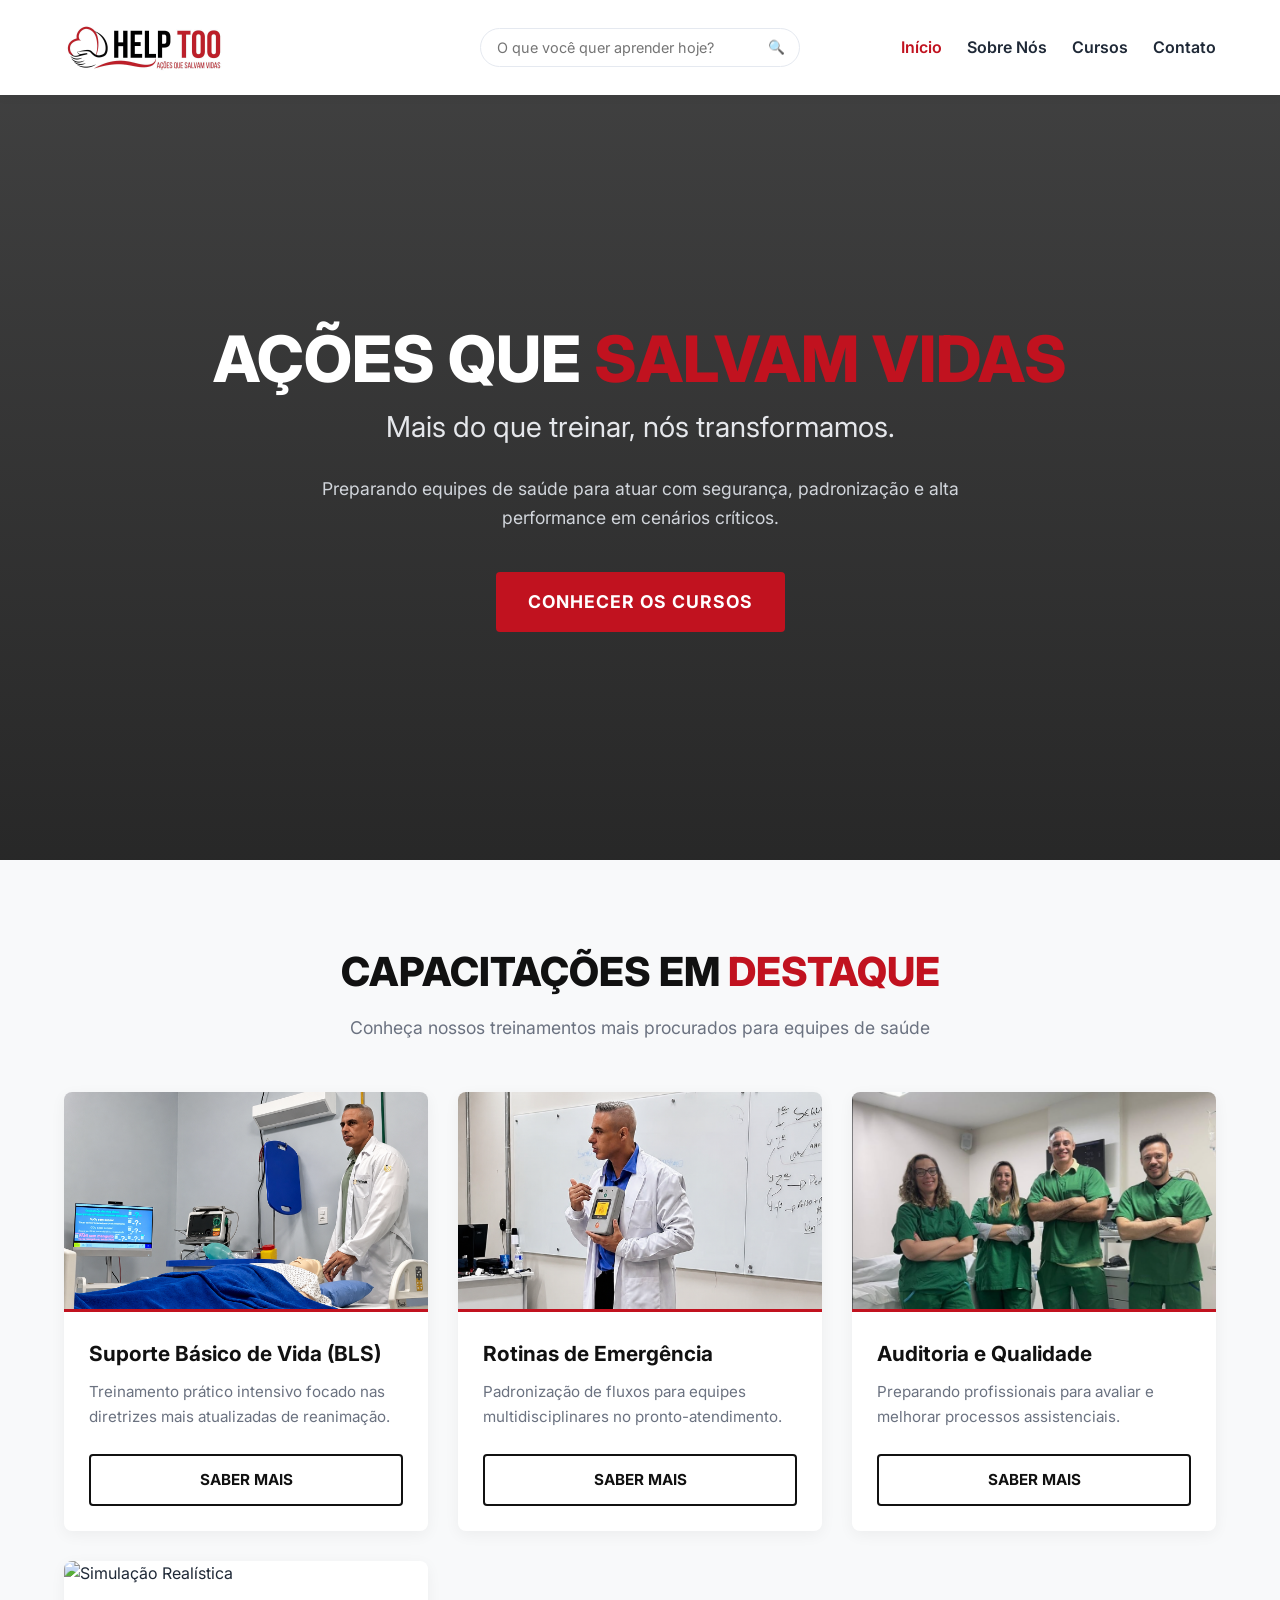
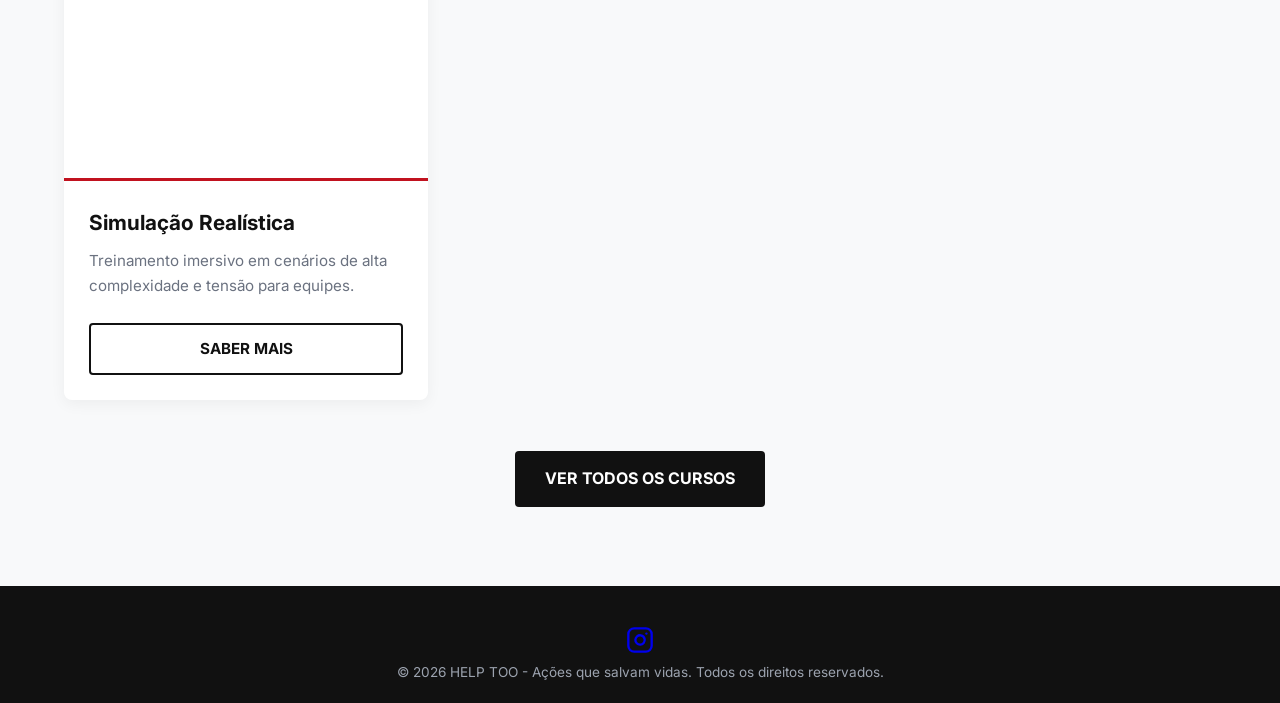
==== commit b62a8a72: "adicionado detalhes, barra pesquisa e alteração header" ====
--- a/index.html
+++ b/index.html
@@ -137,6 +137,37 @@
         </div>
     </div>
 
+   
+    <div id="modal-detalhes" class="modal-curso">
+        <div class="modal-curso-box">
+            <!-- Botão de fechar (X) -->
+            <button class="btn-fechar-curso" onclick="fecharDetalhes()">&times;</button>
+            
+            <!-- Carrossel de Fotos -->
+            <div class="carrossel-container">
+                <button class="seta-carrossel seta-esquerda" onclick="fotoAnterior()">&#10094;</button>
+                <img id="modal-img-curso" src="" alt="Imagem do Curso">
+                <button class="seta-carrossel seta-direita" onclick="proximaFoto()">&#10095;</button>
+            </div>
+
+            <!-- Textos do Curso -->
+            <div class="modal-curso-conteudo">
+                <h3 id="modal-titulo-curso">Nome do Curso</h3>
+                <p id="modal-descricao-curso">Descrição detalhada aqui...</p>
+                
+                <div class="info-tecnicas-modal">
+                    <p>⏱ <strong>Carga Horária:</strong> <span id="modal-horas-curso">-</span></p>
+                    <p>🎯 <strong>Público-Alvo:</strong> <span id="modal-publico-curso">-</span></p>
+                </div>
+
+                <!-- Botão para chamar seu modal de contato/orçamento original -->
+                <button onclick="abrirModalContato()" class="btn-primario" style="width: 100%;">
+                    Quero este treinamento
+                </button>
+            </div>
+        </div>
+    </div>
+
     <script src="assets/js/main.js"></script>
 </body>
 </html>
--- a/assets/css/style.css
+++ b/assets/css/style.css
@@ -30,27 +30,30 @@
     line-height: 1.6;
 }
 
-/* =========================================
-   CABEÇALHO E NAVEGAÇÃO (HEADER / NAV)
-   ========================================= */
+/* ==========================================================================
+   🎯 HEADER PREMIUM: BUSCA NO CENTRO ABSOLUTO (SEM DESALINHAR)
+   ========================================================================== */
 header {
     background: #ffffff;
     box-shadow: 0 2px 10px rgba(0,0,0,0.05);
     position: sticky;
     top: 0;
     z-index: 100;
+    width: 100%;
 }
 
 .navbar {
     display: flex;
-    justify-content: space-between;
+    justify-content: space-between; /* Empurra a logo para a esquerda e o menu para a direita */
     align-items: center;
-    padding: 15px 5%;
+    padding: 5px 5%;
     max-width: 1400px;
     margin: 0 auto;
-    gap: 40px;
-}
-
+    position: relative !important;   /* 🌟 Torna-se a referência para o centro absoluto */
+    height: 95px;                   /* Deixa uma altura fixa confortável para o header */
+}
+
+/* 1. LOGO FIXADA NA ESQUERDA */
 .brand {
     display: flex;
     align-items: center;
@@ -58,19 +61,55 @@
 }
 
 .logo-principal {
-    height: 135px; /* Tamanho aumentado no PC */
+    height: 90px;
     width: auto;
     display: block;
 }
 
+/* 2. BARRA DE PESQUISA CRAVADA NO CENTRO DA TELA */
+.busca-container {
+    position: absolute !important;
+    left: 50% !important;
+    transform: translateX(-50%) !important; /* 🌟 Mágica que garante o centro real da página */
+    max-width: 320px; 
+    width: 100%;
+    display: flex;
+    align-items: center;
+    z-index: 10;
+}
+
+#campo-busca {
+    width: 100%;
+    padding: 10px 40px 10px 16px;
+    border: 1px solid #E5E9F0;
+    border-radius: 25px;
+    font-size: 0.9rem;
+    outline: none;
+    transition: all 0.2s ease;
+    background-color: #FFFFFF;
+}
+
+#campo-busca:focus {
+    border-color: var(--primary);
+    box-shadow: 0 0 0 3px rgba(0, 92, 168, 0.1);
+}
+
+.icone-busca {
+    position: absolute;
+    right: 15px;
+    font-size: 0.85rem;
+    color: #A0AEC0;
+    pointer-events: none;
+}
+
+/* 3. MENUS FIXADOS NA DIREITA */
 .nav-links {
-    margin-left: 50px;
-    display: flex;
-    gap: 20px;
+    display: flex;
+    gap: 25px;
     list-style: none;
     padding: 0;
-    margin-top: 0;
-    margin-bottom: 0;
+    margin: 0;
+    align-items: center;
 }
 
 .nav-links a {
@@ -86,46 +125,12 @@
     color: var(--secondary);
 }
 
+/* ÍCONE MOBILE */
 .menu-hamburguer {
     display: none;
     font-size: 28px;
     cursor: pointer;
     color: var(--primary);
-}
-
-/* BARRA DE BUSCA NA NAVBAR */
-.busca-container {
-    position: relative;
-    max-width: 280px; 
-    width: 100%;
-    margin-left: auto; 
-    margin-right: 20px; 
-}
-
-#campo-busca {
-    width: 100%;
-    padding: 12px 40px 12px 16px;
-    border: 1px solid #E5E9F0;
-    border-radius: 25px;
-    font-size: 0.95rem;
-    outline: none;
-    transition: all 0.2s ease;
-    background-color: #FFFFFF;
-}
-
-#campo-busca:focus {
-    border-color: var(--primary);
-    box-shadow: 0 0 0 3px rgba(0, 92, 168, 0.1);
-}
-
-.icone-busca {
-    position: absolute;
-    right: 18px;
-    top: 50%;
-    transform: translateY(-50%);
-    font-size: 0.9rem;
-    color: #A0AEC0;
-    pointer-events: none;
 }
 
 /* =========================================
@@ -623,4 +628,180 @@
         opacity: 1;
         transform: translateY(0) scale(1);
     }
+}
+
+/* ==========================================================================
+   🚨 CONTROLE TOTAL E DESIGN PREMIUM DO MODAL DE DETALHES (ANTI-QUEBRA)
+   ========================================================================== */
+.modal-curso {
+    position: fixed !important;
+    top: 0 !important;
+    left: 0 !important;
+    width: 100% !important;
+    height: 100% !important;
+    background: rgba(0, 0, 0, 0.8) !important; /* Fundo escuro transparente */
+    backdrop-filter: blur(5px) !important;      /* Efeito borrado ao fundo */
+    display: flex !important;
+    justify-content: center !important;
+    align-items: center !important;
+    z-index: 99999 !important;                  /* Fica na frente de absolutamente tudo */
+    opacity: 0 !important;                      /* Começa invisível */
+    visibility: hidden !important;              /* Começa desativado */
+    transition: opacity 0.3s ease, visibility 0.3s ease !important;
+}
+
+/* Estado ativo disparado pelo JavaScript */
+.modal-curso.active {
+    opacity: 1 !important;
+    visibility: visible !important;
+}
+
+/* A caixinha branca interna que segura o conteúdo */
+.modal-curso-box {
+    background: #ffffff !important;
+    width: 90% !important;
+    max-width: 550px !important;               /* Limita a largura para ficar elegante */
+    border-radius: 12px !important;            /* Bordas arredondadas modernas */
+    overflow: hidden !important;               /* Garante que a foto respeite o arredondamento */
+    position: relative !important;
+    display: flex !important;
+    flex-direction: column !important;
+    box-shadow: 0 20px 40px rgba(0,0,0,0.4) !important;
+}
+
+/* ==========================================================================
+   📸 CONTAINER DA FOTO E SETAS FLUTUANTES (CARROSSEL)
+   ========================================================================== */
+.carrossel-container {
+    position: relative !important;
+    width: 100% !important;
+    height: 320px !important;                  /* Altura ideal para valorizar a imagem */
+    background: #111111 !important;
+    overflow: hidden !important;
+}
+
+#modal-img-curso {
+    width: 100% !important;
+    height: 100% !important;
+    object-fit: cover !important;              /* Não deixa a imagem distorcer ou amassar */
+}
+
+/* Botões das setas (Esquerda e Direita) */
+.seta-carrossel {
+    position: absolute !important;
+    top: 50% !important;
+    transform: translateY(-50%) !important;    /* Centraliza perfeitamente no meio vertical da foto */
+    background: rgba(0, 0, 0, 0.4) !important; /* Fundo escuro sutil */
+    color: #ffffff !important;
+    border: none !important;
+    font-size: 18px !important;
+    width: 40px !important;
+    height: 40px !important;
+    border-radius: 50% !important;             /* Deixa o botão perfeitamente redondo */
+    cursor: pointer !important;
+    display: flex !important;
+    align-items: center !important;
+    justify-content: center !important;
+    transition: all 0.2s ease !important;
+    z-index: 99 !important;                    /* Garante que fique acima da imagem */
+}
+
+/* Efeito Hover nas setas (Fica vermelho HELP TOO) */
+.seta-carrossel:hover {
+    background: var(--secondary) !important;
+    transform: translateY(-50%) scale(1.1) !important; /* Dá um leve zoom ao passar o mouse */
+}
+
+.seta-esquerda {
+    left: 15px !important;                     /* Afastamento da borda esquerda */
+}
+
+.seta-direita {
+    right: 15px !important;                    /* Afastamento da borda direita */
+}
+
+/* Botão de fechar (X) no topo direito da imagem */
+.btn-fechar-curso {
+    position: absolute !important;
+    top: 12px !important;
+    right: 15px !important;
+    font-size: 30px !important;
+    color: #ffffff !important;
+    background: rgba(0, 0, 0, 0.5) !important;
+    border: none !important;
+    border-radius: 50% !important;
+    width: 36px !important;
+    height: 36px !important;
+    cursor: pointer !important;
+    z-index: 100 !important;
+    display: flex !important;
+    align-items: center !important;
+    justify-content: center !important;
+    transition: background 0.2s !important;
+}
+
+.btn-fechar-curso:hover {
+    background: var(--secondary) !important;
+}
+
+/* ==========================================================================
+   📝 ÁREA DE TEXTOS E INFORMAÇÕES TÉCNICAS
+   ========================================================================== */
+.modal-curso-conteudo {
+    padding: 30px !important;                  /* Espaçamento interno confortável */
+    text-align: left !important;
+}
+
+.modal-curso-conteudo h3 {
+    font-size: 1.6rem !important;
+    margin-bottom: 12px !important;
+    color: var(--primary) !important;
+    font-weight: 800 !important;
+}
+
+.modal-curso-conteudo p {
+    font-size: 0.95rem !important;
+    color: var(--dark) !important;
+    margin-bottom: 20px !important;
+}
+
+/* Caixa com fundo cinza e borda vermelha para as especificações */
+.info-tecnicas-modal {
+    background: #F3F4F6 !important;
+    padding: 15px !important;
+    border-radius: 6px !important;
+    margin-bottom: 25px !important;
+    display: flex !important;
+    flex-direction: column !important;
+    gap: 10px !important;
+    border-left: 4px solid var(--secondary) !important;
+}
+
+.info-tecnicas-modal p {
+    margin-bottom: 0 !important;
+    font-size: 0.95rem !important;
+    color: var(--dark) !important;
+}
+/* ==========================================================================
+   🎯 AJUSTE DE ALINHAMENTO DOS ÍCONES (CENTRALIZAÇÃO PERFEITA)
+   ========================================================================== */
+.btn-fechar-curso, 
+.seta-carrossel {
+    padding: 0 !important;          /* Remove paddings herdados que empurram o texto */
+    line-height: 1 !important;       /* Zera a altura da linha do caractere */
+    display: flex !important;
+    align-items: center !important;  /* Centraliza na vertical */
+    justify-content: center !important; /* Centraliza na horizontal */
+}
+
+/* ==========================================================================
+   🎯 AJUSTE MILIMÉTRICO DO X (CENTRO ABSOLUTO)
+   ========================================================================== */
+.btn-fechar-curso {
+    font-size: 22px !important;    /* Reduz o símbolo para dar área de respiro interna */
+    line-height: 0 !important;       /* Reseta a base tipográfica do caractere */
+    display: flex !important;
+    align-items: center !important;
+    justify-content: center !important;
+    padding-bottom: 2px !important;  /* Empurra o símbolo levemente para baixo, matando o desalinhamento */
 }
